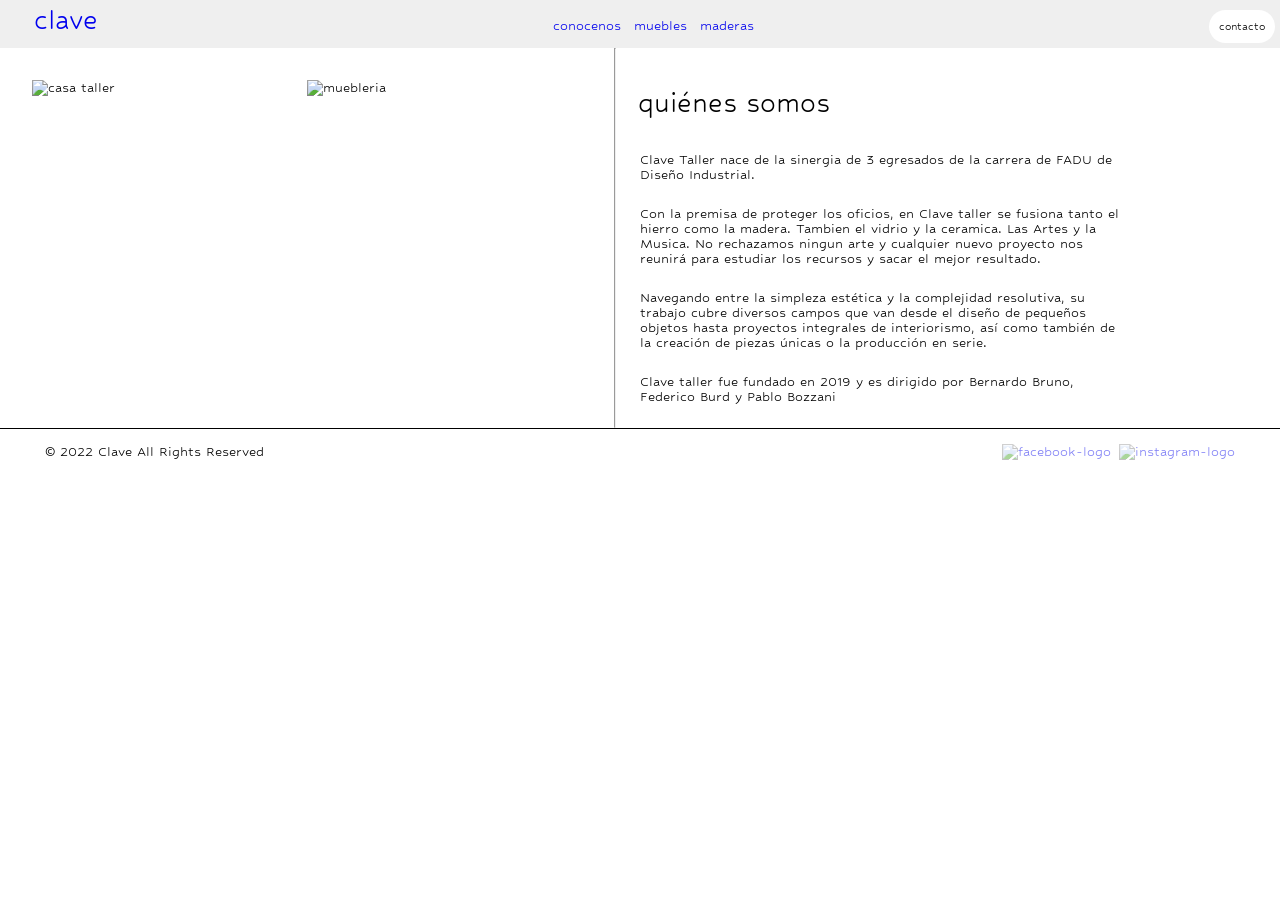
==== pages/conocenos.html @ 7d9860ab "merging branch" ====
<!DOCTYPE html>
<html lang="en">
<head>
    <meta charset="UTF-8">
    <meta http-equiv="X-UA-Compatible" content="IE=edge">
    <meta name="viewport" content="width=device-width, initial-scale=1.0">
    <link href="https://fonts.googleapis.com/css2?family=Hubballi&display=swap" rel="stylesheet">
    <link rel="stylesheet" href="../styles/style.css">
    <title>conocenos</title>
</head>
<body class="body-conocenos">

    <header class="header-conocenos">          
            <h1> <a href="../index.html">clave</a></h1>
        <nav>    
            <ul>
            <li><a href="./conocenos.html">conocenos</a></li>
            <li><a href="./muebles.html">muebles</a></li>
            <li><a href="./maderas.html">maderas</a></li>          
            </ul>
        </nav>
            <a  href="./contacto.html"><button class="btn">contacto</button></a>
            <img class="hamburger" src="../assets/bars-solid.svg" alt="hamburger">
    </header>

        <div class="img-parent">
            <div class="img-conocenos">
            <img class="img-conocenos" src="../assets/img/casa-clara (1).jpg" alt="casa taller">
            <img class="img-conocenos" src="../assets/img/petersen.jpg" alt="muebleria">
            </div>
        </div>
        
        <div class="info">
            <h2>quiénes somos</h1>
            <p class="whoarewe">Clave Taller nace de la sinergia de 3 egresados de la carrera de FADU de Diseño Industrial. </p> 

            <p class="whoarewe">  Con la premisa de proteger los oficios, en  Clave taller se fusiona tanto el hierro como la madera. Tambien el vidrio y la ceramica. Las Artes y la Musica. No rechazamos ningun arte y cualquier nuevo proyecto nos reunirá para estudiar los recursos y sacar el mejor resultado.</p>
                
            <p class="whoarewe">  Navegando entre la simpleza estética y la complejidad resolutiva, su trabajo cubre diversos campos que van desde el diseño de pequeños objetos hasta proyectos integrales de interiorismo, así como también de la creación de piezas únicas o la producción en serie.</p>
                
            <p class="whoarewe">  Clave taller fue fundado en 2019 y es dirigido por Bernardo Bruno, Federico Burd y Pablo Bozzani</p>
        </div>
     

  

    <hr class="hr-auto">

    <footer class="footer-conocenos">
            <p class="copyright">© 2022 Clave All Rights Reserved</p>
        <div class="social-div">
            <a href="https://facebook.com"><img class="socials" src="../assets/img/facebook-brands.svg" alt="facebook-logo"></a>
            <a href="https://instagram.com"><img class="socials" src="../assets/img/instagram-brands.svg" alt="instagram-logo"></a>  
        </div>
    </footer>
    
</body>
</html>
---- styles/style.css ----
* {
    box-sizing: border-box;
    margin: 0;
    padding: 0;
    font-family: 'Hubballi', cursive, black;
    text-decoration: none;
}



body {
    background: white;
}

/*HEADER*/

header {
    background: rgb(216, 216, 216, 0.4);
    width: 100%;
    padding: 0.3em;
    display: flex;
    justify-content: space-between;
}

.header-fixed {
    position: fixed;
}

h1 {
    font-weight: 400;
    margin-left: 0.4em;
    transition: all 1s;
}

h1:hover {
    font-size: 4rem;
}

nav {
    margin-top: 0.8em; 
}

li {
    display: inline-block;
    transition: all 1s;
}

li:hover {
    font-size: 3rem;
}

a {
    margin-left: 0.5em;
}

a:visited {
    text-decoration: none;
    color: black;
}

.btn {
    width: 5em;
    padding-top: 10px;
    padding-bottom: 10px;
    background: white;
    margin: none;
    border: none;
    border-radius: 50px;
    cursor: pointer;
    transition: ease-out 1s;
    margin-top: 0.4em;
    
}

.btn:hover {
    color: white;
    box-shadow: inset -200px 0 0 0 #C0CEDD;
    font-size: 1.1rem;
    
   }

.hamburger {
    width: 1.3em;
    margin-right: 0.5em;
    display: none;  
    
}

@media (max-width: 450px) {
 
    .hamburger {
        display: block;
    }
    ul {
        display: none;
    }

    .btn {
        display: none;
    }
}

/*HEADER*/

/*INDEX*/


.body-grid {
    display: grid;
    grid-template-columns: auto;
    grid-template-areas: 
    "header header header header"
    "main main main main"
    "footer footer footer footer"
    ;
}

.header-fixed-index {
    grid-area: header;
}

.main-index {
    grid-area: main;
}

.footer-index {
    grid-area: footer;
    border-top: 1px solid black;
}

.main-index {
   display: flex;
}

.grid-container__index {
    display: grid;
    grid-template-columns: 1fr ;
    padding: 4em 2em;
}
  
.img-index:nth-child(4) {
    grid-column: 1 / 3;
    grid-row: 1 / 3;
} 

.img-index:nth-child(5) {
    grid-column: 1 / 3;
    grid-row: 4 / 6 ;
} 

.img-index {
    width: 100%;
    min-width: auto;
}

@media (min-width: 500px) {
 
   .grid-container__index {
        grid-template-columns: 1fr 1fr 1fr;
    }

    

   .img-index:nth-child(4) {
        grid-column: 1 / 3;
        grid-row: 2 / 4;
       
    } 

    .img-index:nth-child(5) {
        grid-column: 3 / 4;
        grid-row: 1 / 2 ;
       
    } 

}

@media (min-width: 800px) {
    .body-grid {

    
    grid-template-areas: 
    "header header header header"
    "main main main main"
    "footer footer footer footer"
    ;
    }
}

/*INDEX*/

/*CONOCENOS*/

.body-conocenos {
    display: grid;
    grid-template-areas: 
    "head"
    "img"
    "img"
    "info"
    "foot"
    ;
}

.header-conocenos {
    grid-area: head;
}

.img-conocenos {
    grid-area: img;
}

.info {
    grid-area: info;
}

.footer-conocenos {
    grid-area: foot;
    border-top: 1px solid black;
}



.img-parent {
    display: flex;
    flex-direction: column;
    align-items: center;
    padding: 2em;
}


.img-conocenos {
    width: 25%;
    min-width: 275px;
}

.info {
    width: 100%;  
    min-width: 150px;
    margin-top: -1em;
}

.info h2 {
    margin-left: 0.5em;
    font-size: 2rem;
    font-weight: 400;
}

.whoarewe {
    margin: 1.5em;
}



@media  (min-width: 655px) {

    .body-conocenos {
        grid-template-areas: 
        "head head"
        "img info"
        "img info"
        "foot foot"
        ;
    }
    
    
    .info {
        margin-top: 2.5em;
        width: 45%;  
        min-width: 300px;
        
    }
    
    .info h2 {
        padding-bottom:10px; 
        margin-left: 0.7em ;
        
    }
    
}

@media  (min-width: 935px) {

    .body-conocenos {
        grid-template-areas: 
        "head head head"
        "img img info "
        "foot foot foot"
    }
    
    
    .info {
        margin-top: 2.5em;
        width: 80%;
    }
    
    .info h2 {
        padding-bottom:10px; 
        
    }
    
    .img-parent {
        align-items: baseline;
        padding: 2em;

    }
    
    .img-conocenos {
        display: flex;
        width: 25%;    
    }

}


/*CONOCENOS*/

/*PRODUCTOS*/



.gallery-muebles {
    display: grid;
    grid-gap: 1em;
    grid-template-columns: 1fr;
    padding: 5em ;
}

.flex-grid-muebles {
    display: flex;
    justify-content: center;
}

.gallery-muebles img {
    width: 250px;
    max-width: fit-content;
    cursor:pointer;
    padding: 0.15em;
}

@media  (min-width: 500px) {
    .gallery-muebles {
        grid-template-columns: 1fr 1fr;
    }
}


@media  (min-width: 800px) {
    .gallery-muebles {
        grid-template-columns: 1fr 1fr 1fr;
    } 
}

@media  (min-width: 1100px) {
    .gallery-muebles {
        grid-template-columns: 1fr 1fr 1fr 1fr;
    }
}
    
/*PRODUCTOS*/

/*MADERAS*/

.main-maderas {
    padding: 2em 2em; 
}


.container-maderas-grid {
    display: grid;
    grid-gap: 3em;
    grid-template-columns: 1fr ;
    
}

.wood {
    display: flex;
    flex-direction: column;
    justify-content:center;
    background: rgb(216, 216, 216, 0.4);
    padding: 0.5em;
    z-index: 1;
    
}



.img-hover {
    max-width: 8em;
    align-self: center;
    border-radius: 200px;
    margin-bottom: 1em;
    transition: all 0.5s;
    z-index: 99;
    
}

.img-hover:hover  {
    transform: scale(1.1);
    border: 1.5px solid #fff;
}

.wood h3 {
    font-weight: 500;
    padding: 0.5em;
}

.info-wood {
    width: 80%;
    text-align: center;
    align-self: center;
    padding: 1em 0;
    border-top: 1px solid white;

}

@media  (min-width: 700px) {

    .main-maderas {
        padding: 6em; 
       
    }
    .container-maderas-grid {
        grid-template-columns: 1fr 1fr 1fr ;
    }

}


/*MADERAS*/


/*CONTACTO*/

.main-contacto {
   padding: 3em;
}

.container-contacto {
    display: flex;
    flex-wrap: wrap;
    flex-direction: column;
    align-items: center;
}

form {
    background-color: rgb(216, 216, 216, 0.4);
    padding: 2em;
}

label, input, textarea {
    display: block;
    margin-bottom: 0.5em;
    background-color:rgb(216, 216, 216, 0.4);
    padding: 0.5;
}

input, textarea {
    border: white 2px solid;
}

.btn-contacto {
    background-color: rgb(216, 216, 216, 0.4);
    border:white 2px solid;
    padding: 1em;
    cursor: pointer;
    transition: ease-out 0.5s;
    
}

.btn-contacto:hover {
   transform:scale(1.4,1.4) ;
   background:#C0CEDD ;

}

@media  (max-width: 500px) {
  
    .main-contacto {
        padding: 0.5em;
    }

    form {
        padding: 0.5em;
    }

    label, input, textarea {
        padding: 0.5em
    }
}



/*CONTACTO*/


/*FOOTER*/

footer {
    padding: 10px;
    bottom: auto;
    display: flex;
    justify-content: space-between;
}

.socials {
    width: 1.3em;
    opacity: 0.5;
}

p {
    margin: 5px 35px;
}

.social-div {
    margin: 5px 35px;
    display: flex;
    
}

/*FOOTER*/
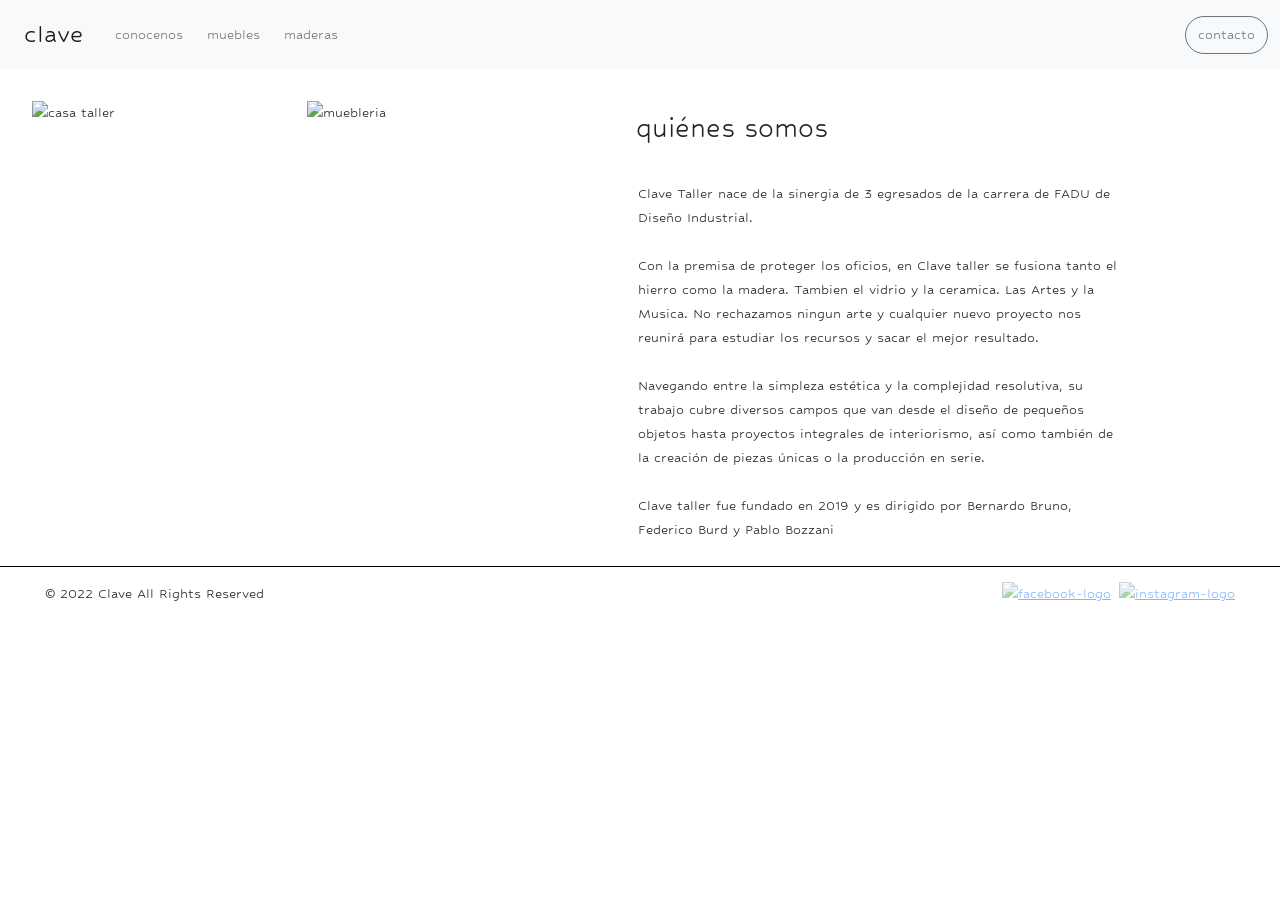
==== commit eb584cd5: "entrega bootstrap" ====
--- a/pages/conocenos.html
+++ b/pages/conocenos.html
@@ -5,22 +5,44 @@
     <meta http-equiv="X-UA-Compatible" content="IE=edge">
     <meta name="viewport" content="width=device-width, initial-scale=1.0">
     <link href="https://fonts.googleapis.com/css2?family=Hubballi&display=swap" rel="stylesheet">
+    <link rel="stylesheet" href="../styles/bootstrap.min.css">
     <link rel="stylesheet" href="../styles/style.css">
     <title>conocenos</title>
 </head>
 <body class="body-conocenos">
 
-    <header class="header-conocenos">          
-            <h1> <a href="../index.html">clave</a></h1>
-        <nav>    
-            <ul>
-            <li><a href="./conocenos.html">conocenos</a></li>
-            <li><a href="./muebles.html">muebles</a></li>
-            <li><a href="./maderas.html">maderas</a></li>          
-            </ul>
-        </nav>
-            <a  href="./contacto.html"><button class="btn">contacto</button></a>
-            <img class="hamburger" src="../assets/bars-solid.svg" alt="hamburger">
+    <header>           
+                
+        <nav class="navbar navbar-expand-lg navbar-light bg-light" style="background-color: rgb(216, 216, 216, 0.4);">
+            <div class="container-fluid">
+              <a class="navbar-brand" href="../index.html">clave</a>
+              <button class="navbar-toggler" type="button" data-bs-toggle="collapse" data-bs-target="#navbarNav" aria-controls="navbarNav" aria-expanded="false" aria-label="Toggle navigation">
+                <span class="navbar-toggler-icon"></span>
+              </button>
+              
+          
+              <div class="collapse navbar-collapse nav justify-content-between" id="navbarNav">
+                <ul class="navbar-nav">
+                  <li class="nav-item">
+                    <a class="nav-link" aria-current="page" href="./conocenos.html">conocenos</a>
+                  </li>
+                  <li class="nav-item">
+                    <a class="nav-link" href="./muebles.html">muebles</a>
+                  </li>
+                  <li class="nav-item">
+                    <a class="nav-link" href="./maderas.html">maderas</a>
+                  </li>
+                 
+          
+                </ul> 
+                    <a  href="../pages/contacto.html"> 
+                        <button type="button" class="btn btn-outline-secondary">contacto</button>
+                    </a>
+            
+               </div>
+            </div>
+          </nav>
+    
     </header>
 
         <div class="img-parent">
@@ -53,6 +75,6 @@
             <a href="https://instagram.com"><img class="socials" src="../assets/img/instagram-brands.svg" alt="instagram-logo"></a>  
         </div>
     </footer>
-    
+<script src="../js/bootstrap.bundle.min.js"></script>
 </body>
 </html>
--- a/styles/style.css
+++ b/styles/style.css
@@ -14,40 +14,27 @@
 
 /*HEADER*/
 
-header {
-    background: rgb(216, 216, 216, 0.4);
-    width: 100%;
-    padding: 0.3em;
-    display: flex;
-    justify-content: space-between;
-}
-
-.header-fixed {
-    position: fixed;
-}
-
-h1 {
+
+.navbar-brand {
     font-weight: 400;
+    font-size: 1.8rem;
     margin-left: 0.4em;
-    transition: all 1s;
-}
-
-h1:hover {
+    transition: all 1s;   
+}
+
+.navbar-brand:hover {
     font-size: 4rem;
 }
 
-nav {
-    margin-top: 0.8em; 
-}
 
 li {
-    display: inline-block;
     transition: all 1s;
 }
 
 li:hover {
     font-size: 3rem;
 }
+
 
 a {
     margin-left: 0.5em;
@@ -59,48 +46,29 @@
 }
 
 .btn {
-    width: 5em;
-    padding-top: 10px;
-    padding-bottom: 10px;
-    background: white;
-    margin: none;
-    border: none;
     border-radius: 50px;
     cursor: pointer;
-    transition: ease-out 1s;
-    margin-top: 0.4em;
-    
-}
-
-.btn:hover {
-    color: white;
-    box-shadow: inset -200px 0 0 0 #C0CEDD;
-    font-size: 1.1rem;
-    
-   }
-
-.hamburger {
-    width: 1.3em;
-    margin-right: 0.5em;
-    display: none;  
-    
-}
-
-@media (max-width: 450px) {
- 
-    .hamburger {
-        display: block;
-    }
-    ul {
-        display: none;
-    }
-
-    .btn {
-        display: none;
-    }
-}
+    transition: ease-out 1s;  
+    
+   
+}
+
+@media (min-width: 950px){
+    .collapse {
+        display: flex;
+        justify-content: space-between;
+    }
+}
+
+.navbar-toggler {
+    border: none;
+}
+
+
 
 /*HEADER*/
+
+
 
 /*INDEX*/
 
@@ -115,7 +83,7 @@
     ;
 }
 
-.header-fixed-index {
+.header-index {
     grid-area: header;
 }
 
@@ -152,6 +120,8 @@
     width: 100%;
     min-width: auto;
 }
+
+
 
 @media (min-width: 500px) {
  
@@ -202,7 +172,7 @@
     ;
 }
 
-.header-conocenos {
+header {
     grid-area: head;
 }
 
@@ -212,6 +182,8 @@
 
 .info {
     grid-area: info;
+    width: 100%;  
+  
 }
 
 .footer-conocenos {
@@ -232,12 +204,6 @@
 .img-conocenos {
     width: 25%;
     min-width: 275px;
-}
-
-.info {
-    width: 100%;  
-    min-width: 150px;
-    margin-top: -1em;
 }
 
 .info h2 {
@@ -266,7 +232,7 @@
     
     .info {
         margin-top: 2.5em;
-        width: 45%;  
+        width: 70%;  
         min-width: 300px;
         
     }
@@ -319,73 +285,47 @@
 
 
 
-.gallery-muebles {
-    display: grid;
-    grid-gap: 1em;
-    grid-template-columns: 1fr;
-    padding: 5em ;
-}
-
-.flex-grid-muebles {
-    display: flex;
-    justify-content: center;
-}
-
-.gallery-muebles img {
-    width: 250px;
-    max-width: fit-content;
+
+
+
+.col img {
+   
+    width: 100%;
+    padding-top: 0.5em;
     cursor:pointer;
-    padding: 0.15em;
-}
-
-@media  (min-width: 500px) {
-    .gallery-muebles {
-        grid-template-columns: 1fr 1fr;
-    }
-}
-
-
-@media  (min-width: 800px) {
-    .gallery-muebles {
-        grid-template-columns: 1fr 1fr 1fr;
-    } 
-}
-
-@media  (min-width: 1100px) {
-    .gallery-muebles {
-        grid-template-columns: 1fr 1fr 1fr 1fr;
-    }
-}
-    
+
+    
+}
+
+
+*/
 /*PRODUCTOS*/
 
 /*MADERAS*/
 
 .main-maderas {
     padding: 2em 2em; 
-}
-
-
-.container-maderas-grid {
-    display: grid;
-    grid-gap: 3em;
-    grid-template-columns: 1fr ;
-    
-}
-
-.wood {
+    
+}
+
+
+.container__maderas {
+ display: flex;
+ justify-content: center; 
+ flex-wrap: wrap; 
+}
+
+.card {
     display: flex;
-    flex-direction: column;
     justify-content:center;
     background: rgb(216, 216, 216, 0.4);
-    padding: 0.5em;
+    padding: 1em;
+    margin-left: 1em;
+    margin-bottom: 1em;
     z-index: 1;
-    
-}
-
-
-
-.img-hover {
+}
+
+.card-img-top {
     max-width: 8em;
     align-self: center;
     border-radius: 200px;
@@ -395,17 +335,17 @@
     
 }
 
-.img-hover:hover  {
+.card-img-top:hover  {
     transform: scale(1.1);
     border: 1.5px solid #fff;
 }
 
-.wood h3 {
+.card-title {
     font-weight: 500;
     padding: 0.5em;
 }
 
-.info-wood {
+.card-text {
     width: 80%;
     text-align: center;
     align-self: center;
@@ -414,26 +354,15 @@
 
 }
 
-@media  (min-width: 700px) {
-
-    .main-maderas {
-        padding: 6em; 
-       
-    }
-    .container-maderas-grid {
-        grid-template-columns: 1fr 1fr 1fr ;
-    }
-
-}
-
-
+
+*/
 /*MADERAS*/
 
 
 /*CONTACTO*/
 
 .main-contacto {
-   padding: 3em;
+   padding: 3em ;
 }
 
 .container-contacto {
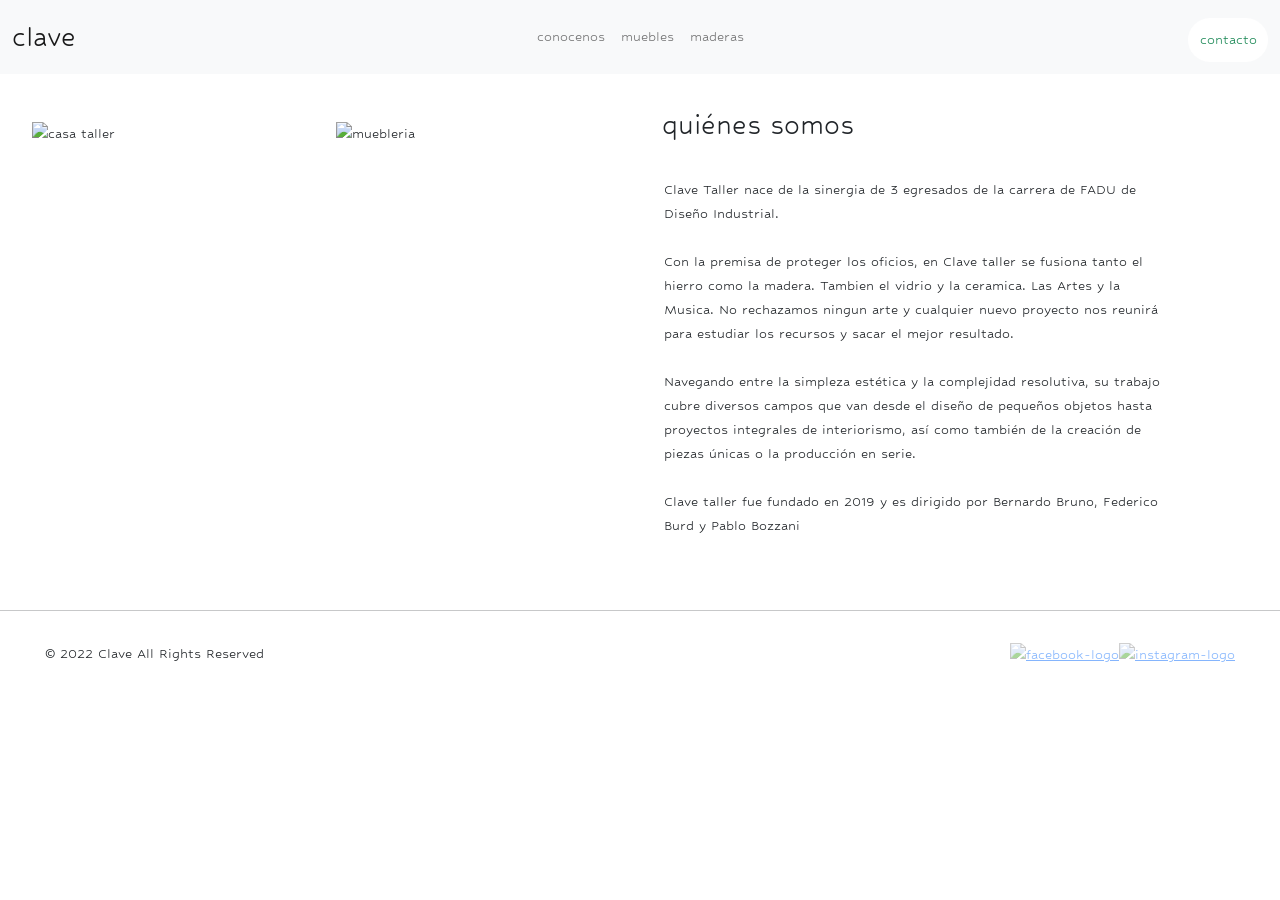
==== commit 9aa049f1: "segunda-entrega" ====
--- a/pages/conocenos.html
+++ b/pages/conocenos.html
@@ -4,54 +4,47 @@
     <meta charset="UTF-8">
     <meta http-equiv="X-UA-Compatible" content="IE=edge">
     <meta name="viewport" content="width=device-width, initial-scale=1.0">
+    <link rel="stylesheet" href="../styles/bootstrap.min.css">
     <link href="https://fonts.googleapis.com/css2?family=Hubballi&display=swap" rel="stylesheet">
-    <link rel="stylesheet" href="../styles/bootstrap.min.css">
     <link rel="stylesheet" href="../styles/style.css">
     <title>conocenos</title>
 </head>
-<body class="body-conocenos">
+<body">
 
-    <header>           
-                
-        <nav class="navbar navbar-expand-lg navbar-light bg-light" style="background-color: rgb(216, 216, 216, 0.4);">
+    <header class="header-conocenos">   
+    
+        <nav class="navbar navbar-expand-lg navbar-light bg-light">
             <div class="container-fluid">
               <a class="navbar-brand" href="../index.html">clave</a>
-              <button class="navbar-toggler" type="button" data-bs-toggle="collapse" data-bs-target="#navbarNav" aria-controls="navbarNav" aria-expanded="false" aria-label="Toggle navigation">
+              <button class="navbar-toggler" type="button" data-bs-toggle="collapse" data-bs-target="#navbarSupportedContent" aria-controls="navbarSupportedContent" aria-expanded="false" aria-label="Toggle navigation">
                 <span class="navbar-toggler-icon"></span>
               </button>
-              
-          
-              <div class="collapse navbar-collapse nav justify-content-between" id="navbarNav">
-                <ul class="navbar-nav">
+              <div class="collapse navbar-collapse" id="navbarSupportedContent">
+                <ul class="navbar-nav  mx-auto mb-2 mb-lg-0">
                   <li class="nav-item">
-                    <a class="nav-link" aria-current="page" href="./conocenos.html">conocenos</a>
+                    <a class="nav-link" href="../pages/conocenos.html">conocenos</a>
                   </li>
                   <li class="nav-item">
-                    <a class="nav-link" href="./muebles.html">muebles</a>
+                    <a class="nav-link" href="../pages/muebles.html">muebles</a>
                   </li>
                   <li class="nav-item">
-                    <a class="nav-link" href="./maderas.html">maderas</a>
+                    <a class="nav-link" href="../pages/maderas.html">maderas</a>
                   </li>
-                 
-          
-                </ul> 
-                    <a  href="../pages/contacto.html"> 
-                        <button type="button" class="btn btn-outline-secondary">contacto</button>
-                    </a>
-            
-               </div>
+                </ul>
+                <div class="d-flex">
+                 <a href="../pages/contacto.html"><button class="btn btn-outline-success" >contacto</button></a>
+                </div>
+              </div>
             </div>
           </nav>
-    
     </header>
 
-        <div class="img-parent">
-            <div class="img-conocenos">
+    <main>
+        
+        <div class="container-conocenos">  
             <img class="img-conocenos" src="../assets/img/casa-clara (1).jpg" alt="casa taller">
             <img class="img-conocenos" src="../assets/img/petersen.jpg" alt="muebleria">
-            </div>
-        </div>
-        
+         
         <div class="info">
             <h2>quiénes somos</h1>
             <p class="whoarewe">Clave Taller nace de la sinergia de 3 egresados de la carrera de FADU de Diseño Industrial. </p> 
@@ -61,8 +54,10 @@
             <p class="whoarewe">  Navegando entre la simpleza estética y la complejidad resolutiva, su trabajo cubre diversos campos que van desde el diseño de pequeños objetos hasta proyectos integrales de interiorismo, así como también de la creación de piezas únicas o la producción en serie.</p>
                 
             <p class="whoarewe">  Clave taller fue fundado en 2019 y es dirigido por Bernardo Bruno, Federico Burd y Pablo Bozzani</p>
+            </div>
         </div>
-     
+
+    </main>    
 
   
 
@@ -75,6 +70,7 @@
             <a href="https://instagram.com"><img class="socials" src="../assets/img/instagram-brands.svg" alt="instagram-logo"></a>  
         </div>
     </footer>
-<script src="../js/bootstrap.bundle.min.js"></script>
+    
+    <script src="../js/bootstrap.bundle.min.js"></script>
 </body>
 </html>
--- a/styles/style.css
+++ b/styles/style.css
@@ -15,15 +15,20 @@
 /*HEADER*/
 
 
+
+header {
+    background: rgb(216, 216, 216,);   
+}
+
+
 .navbar-brand {
+    font-size: 2rem;
     font-weight: 400;
-    font-size: 1.8rem;
-    margin-left: 0.4em;
-    transition: all 1s;   
+    transition: all 1s;
 }
 
 .navbar-brand:hover {
-    font-size: 4rem;
+    font-size: 3rem;
 }
 
 
@@ -32,13 +37,9 @@
 }
 
 li:hover {
-    font-size: 3rem;
-}
-
-
-a {
-    margin-left: 0.5em;
-}
+    font-size: 2rem;
+}
+
 
 a:visited {
     text-decoration: none;
@@ -46,32 +47,30 @@
 }
 
 .btn {
+    width: 5em;
+    padding-top: 10px;
+    padding-bottom: 10px;
+    background: white;
+    margin: none;
+    border: none;
     border-radius: 50px;
     cursor: pointer;
-    transition: ease-out 1s;  
-    
+    transition: ease-out 1s;
+    margin-top: 0.4em; 
+}
+
+
+
+.btn:hover {
+    color: white;
+    box-shadow: inset -200px 0 0 0 #C0CEDD;
+    font-size: 1.1rem;
+   }
+
+/*HEADER*/
+
+/*INDEX*/
    
-}
-
-@media (min-width: 950px){
-    .collapse {
-        display: flex;
-        justify-content: space-between;
-    }
-}
-
-.navbar-toggler {
-    border: none;
-}
-
-
-
-/*HEADER*/
-
-
-
-/*INDEX*/
-
 
 .body-grid {
     display: grid;
@@ -83,8 +82,8 @@
     ;
 }
 
-.header-index {
-    grid-area: header;
+.header-fixed-index {
+    grid-area: header; 
 }
 
 .main-index {
@@ -121,8 +120,6 @@
     min-width: auto;
 }
 
-
-
 @media (min-width: 500px) {
  
    .grid-container__index {
@@ -134,13 +131,11 @@
    .img-index:nth-child(4) {
         grid-column: 1 / 3;
         grid-row: 2 / 4;
-       
     } 
 
     .img-index:nth-child(5) {
         grid-column: 3 / 4;
         grid-row: 1 / 2 ;
-       
     } 
 
 }
@@ -161,42 +156,11 @@
 
 /*CONOCENOS*/
 
-.body-conocenos {
-    display: grid;
-    grid-template-areas: 
-    "head"
-    "img"
-    "img"
-    "info"
-    "foot"
-    ;
-}
-
-header {
-    grid-area: head;
-}
-
-.img-conocenos {
-    grid-area: img;
-}
-
-.info {
-    grid-area: info;
-    width: 100%;  
-  
-}
-
-.footer-conocenos {
-    grid-area: foot;
-    border-top: 1px solid black;
-}
-
-
-
-.img-parent {
-    display: flex;
-    flex-direction: column;
+.container-conocenos {
+    display: flex;
+    flex-direction: column-reverse;
     align-items: center;
+    flex-wrap: wrap;
     padding: 2em;
 }
 
@@ -204,10 +168,15 @@
 .img-conocenos {
     width: 25%;
     min-width: 275px;
+    align-self: center;
+}
+
+.info {
+    width: 100%;  
+    min-width: 150px;
 }
 
 .info h2 {
-    margin-left: 0.5em;
     font-size: 2rem;
     font-weight: 400;
 }
@@ -218,65 +187,35 @@
 
 
 
-@media  (min-width: 655px) {
-
-    .body-conocenos {
-        grid-template-areas: 
-        "head head"
-        "img info"
-        "img info"
-        "foot foot"
-        ;
-    }
-    
+@media  (min-width: 950px) {
+    
+    .container-conocenos {
+        flex-direction: row;
+        flex-wrap: nowrap;
+    }
+    
+    .img-conocenos {
+        align-self: baseline;
+        margin-top: 1em;
+       
+        
+    }
     
     .info {
-        margin-top: 2.5em;
-        width: 70%;  
+        width: 45%;  
         min-width: 300px;
         
     }
     
     .info h2 {
         padding-bottom:10px; 
-        margin-left: 0.7em ;
-        
-    }
-    
-}
-
-@media  (min-width: 935px) {
-
-    .body-conocenos {
-        grid-template-areas: 
-        "head head head"
-        "img img info "
-        "foot foot foot"
-    }
-    
-    
-    .info {
-        margin-top: 2.5em;
-        width: 80%;
-    }
-    
-    .info h2 {
-        padding-bottom:10px; 
-        
-    }
-    
-    .img-parent {
-        align-items: baseline;
-        padding: 2em;
-
-    }
-    
-    .img-conocenos {
-        display: flex;
-        width: 25%;    
-    }
-
-}
+        margin-left: 0.7em ;  
+    }
+    
+    
+
+}
+
 
 
 /*CONOCENOS*/
@@ -285,34 +224,57 @@
 
 
 
-
-
-
-.col img {
-   
-    width: 100%;
-    padding-top: 0.5em;
+.gallery-muebles {
+    display: grid;
+    grid-gap: 1em;
+    grid-template-columns: 1fr;
+    padding: 5em ;
+}
+
+.flex-grid-muebles {
+    display: flex;
+    justify-content: center;
+}
+
+.gallery-muebles img {
+    width: 250px;
+    max-width: fit-content;
     cursor:pointer;
-
-    
-}
-
-
-*/
+    padding: 0.15em;
+}
+
+@media  (min-width: 500px) {
+    .gallery-muebles {
+        grid-template-columns: 1fr 1fr;
+    }
+}
+
+
+@media  (min-width: 800px) {
+    .gallery-muebles {
+        grid-template-columns: 1fr 1fr 1fr;
+    } 
+}
+
+@media  (min-width: 1100px) {
+    .gallery-muebles {
+        grid-template-columns: 1fr 1fr 1fr 1fr;
+    }
+}
+    
 /*PRODUCTOS*/
 
 /*MADERAS*/
 
 .main-maderas {
-    padding: 2em 2em; 
-    
+    padding: 2em 2em;   
 }
 
 
 .container__maderas {
- display: flex;
- justify-content: center; 
- flex-wrap: wrap; 
+    display: flex;
+    justify-content: center; 
+    flex-wrap: wrap; 
 }
 
 .card {
@@ -351,18 +313,16 @@
     align-self: center;
     padding: 1em 0;
     border-top: 1px solid white;
-
-}
-
-
-*/
+}
+
+
 /*MADERAS*/
 
 
 /*CONTACTO*/
 
 .main-contacto {
-   padding: 3em ;
+   padding: 3em;
 }
 
 .container-contacto {
@@ -444,7 +404,6 @@
 .social-div {
     margin: 5px 35px;
     display: flex;
-    
 }
 
 /*FOOTER*/
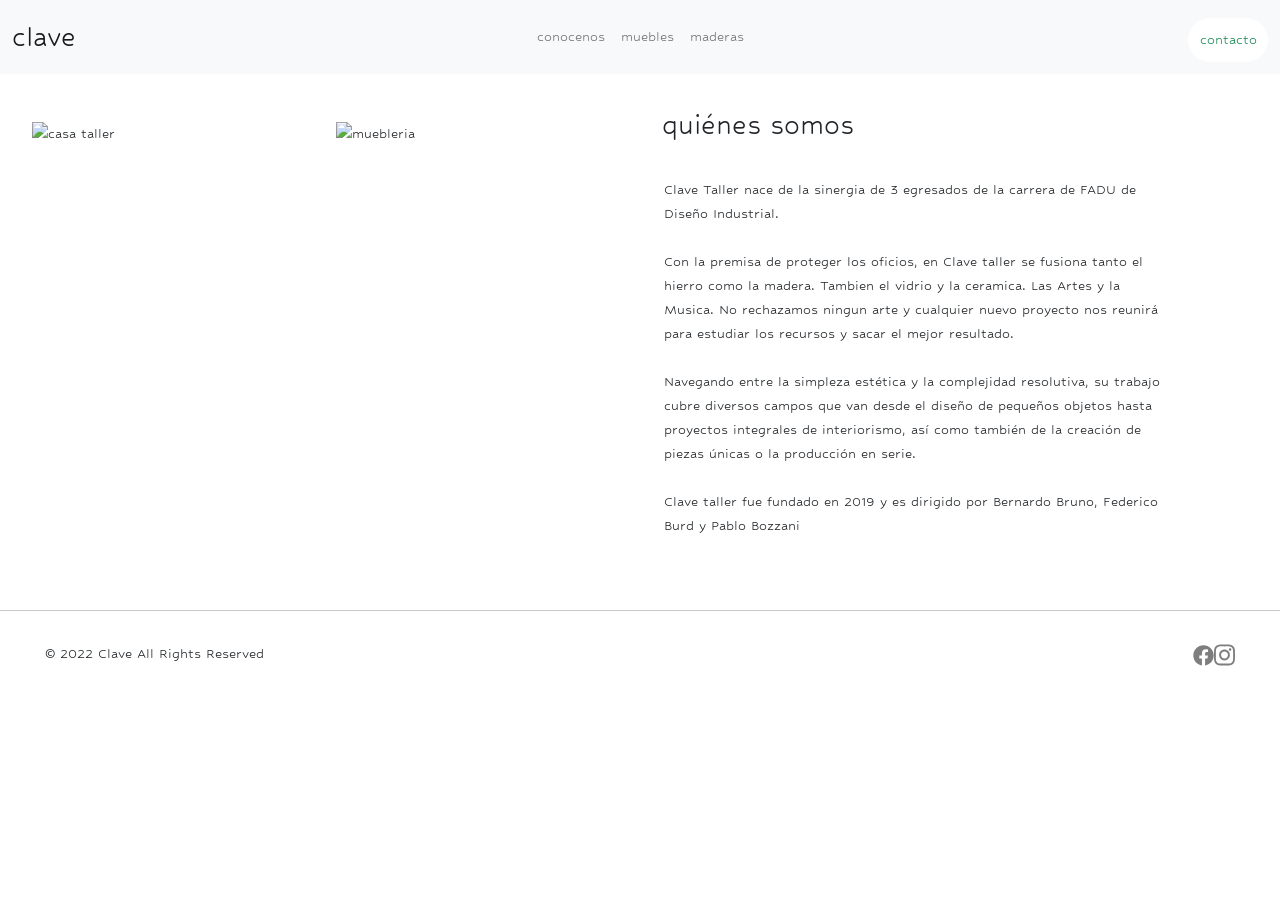
==== commit ccc2d53c: "ahora si" ====
--- a/pages/conocenos.html
+++ b/pages/conocenos.html
@@ -42,8 +42,8 @@
     <main>
         
         <div class="container-conocenos">  
-            <img class="img-conocenos" src="../assets/img/casa-clara (1).jpg" alt="casa taller">
-            <img class="img-conocenos" src="../assets/img/petersen.jpg" alt="muebleria">
+            <img class="img-conocenos" src="../assets/casa-clara (1).jpg" alt="casa taller">
+            <img class="img-conocenos" src="../assets/petersen.jpg" alt="muebleria">
          
         <div class="info">
             <h2>quiénes somos</h1>
@@ -66,8 +66,8 @@
     <footer class="footer-conocenos">
             <p class="copyright">© 2022 Clave All Rights Reserved</p>
         <div class="social-div">
-            <a href="https://facebook.com"><img class="socials" src="../assets/img/facebook-brands.svg" alt="facebook-logo"></a>
-            <a href="https://instagram.com"><img class="socials" src="../assets/img/instagram-brands.svg" alt="instagram-logo"></a>  
+            <a href="https://facebook.com"><img class="socials" src="../assets/facebook-brands.svg" alt="facebook-logo"></a>
+            <a href="https://instagram.com"><img class="socials" src="../assets/instagram-brands.svg" alt="instagram-logo"></a>  
         </div>
     </footer>
     
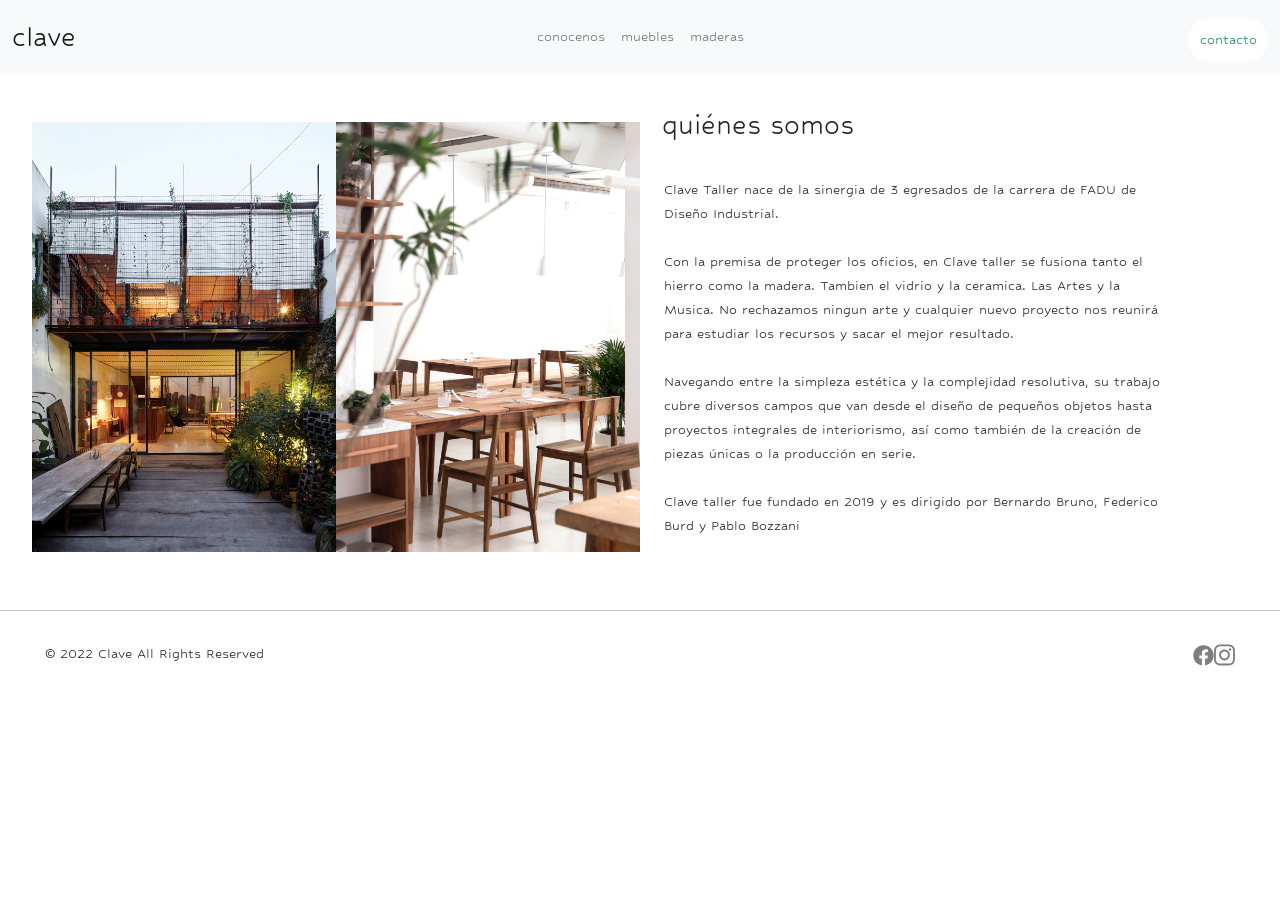
==== commit 043698d4: "ultimo" ====
--- a/pages/conocenos.html
+++ b/pages/conocenos.html
@@ -42,8 +42,8 @@
     <main>
         
         <div class="container-conocenos">  
-            <img class="img-conocenos" src="../assets/casa-clara (1).jpg" alt="casa taller">
-            <img class="img-conocenos" src="../assets/petersen.jpg" alt="muebleria">
+            <img class="img-conocenos" src="../assets/CASA-CLARA.jpg" alt="casa taller">
+            <img class="img-conocenos" src="../assets/PETERSEN.jpg" alt="muebleria">
          
         <div class="info">
             <h2>quiénes somos</h1>
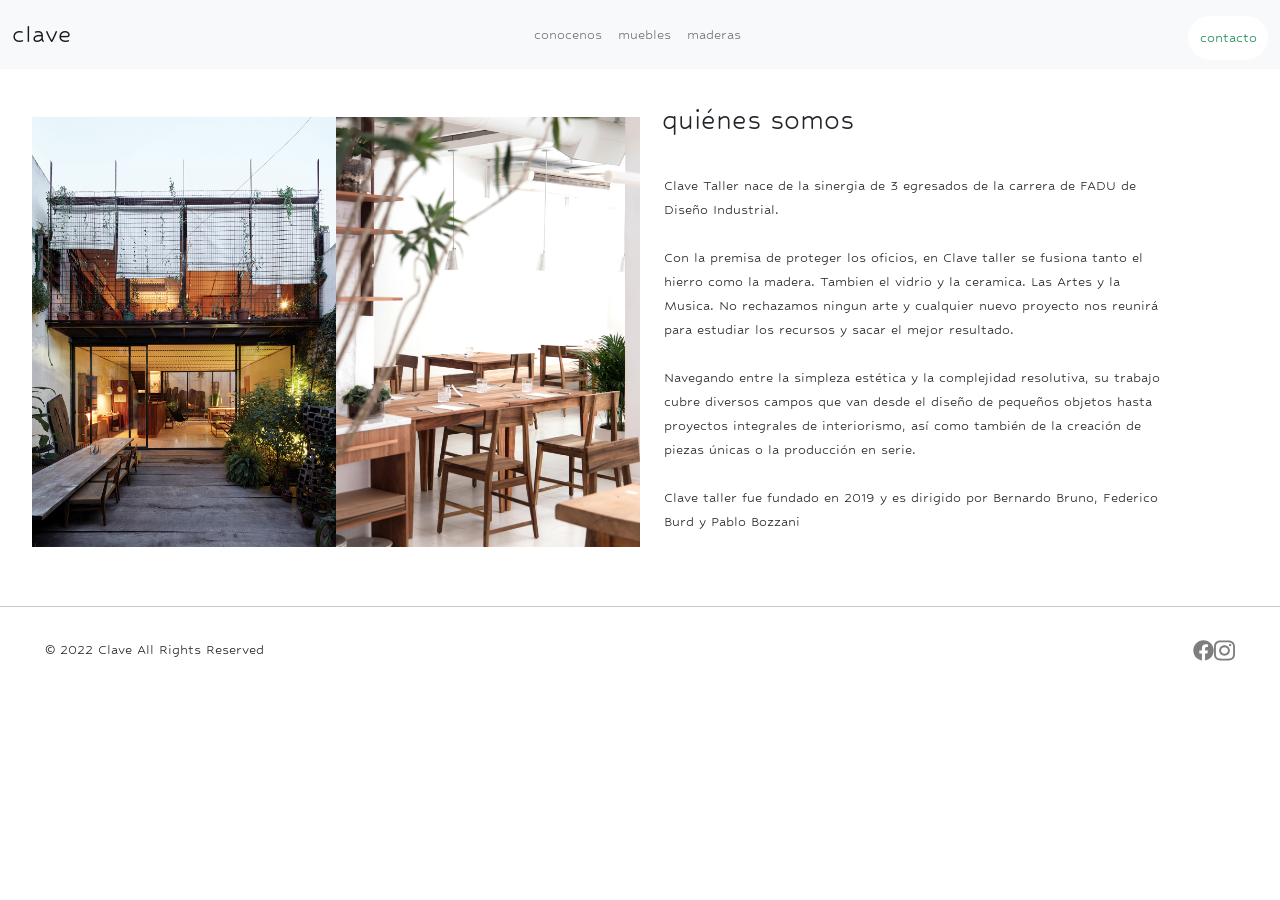
==== commit 3f1bc003: "entrega sass2 +seo" ====
--- a/pages/conocenos.html
+++ b/pages/conocenos.html
@@ -3,11 +3,13 @@
 <head>
     <meta charset="UTF-8">
     <meta http-equiv="X-UA-Compatible" content="IE=edge">
+    <meta name="keywords" content="muebles, madera, diseño, UBA, diseñadores, artesanos, herreros, carpinteros"/>
+    <meta name="description" content="¿Quiénes somos los que llevamos adelante este proyecto?"/>
     <meta name="viewport" content="width=device-width, initial-scale=1.0">
     <link rel="stylesheet" href="../styles/bootstrap.min.css">
     <link href="https://fonts.googleapis.com/css2?family=Hubballi&display=swap" rel="stylesheet">
     <link rel="stylesheet" href="../styles/style.css">
-    <title>conocenos</title>
+    <title>¿quiénes somos? - clave</title>
 </head>
 <body">
 
--- a/styles/style.css
+++ b/styles/style.css
@@ -1,410 +1,307 @@
-* {
-    box-sizing: border-box;
-    margin: 0;
-    padding: 0;
-    font-family: 'Hubballi', cursive, black;
-    text-decoration: none;
-}
-
-
-
-body {
-    background: white;
-}
-
-/*HEADER*/
-
-
-
+/*header*/
 header {
-    background: rgb(216, 216, 216,);   
-}
-
-
-.navbar-brand {
-    font-size: 2rem;
-    font-weight: 400;
-    transition: all 1s;
-}
-
-.navbar-brand:hover {
-    font-size: 3rem;
-}
-
-
-li {
-    transition: all 1s;
-}
-
-li:hover {
-    font-size: 2rem;
-}
-
-
-a:visited {
-    text-decoration: none;
-    color: black;
-}
-
-.btn {
-    width: 5em;
-    padding-top: 10px;
-    padding-bottom: 10px;
-    background: white;
-    margin: none;
-    border: none;
-    border-radius: 50px;
-    cursor: pointer;
-    transition: ease-out 1s;
-    margin-top: 0.4em; 
-}
-
-
-
-.btn:hover {
-    color: white;
-    box-shadow: inset -200px 0 0 0 #C0CEDD;
-    font-size: 1.1rem;
-   }
-
-/*HEADER*/
-
-/*INDEX*/
-   
-
+  background: rgb(216, 216, 216);
+}
+header .navbar-brand {
+  font-size: 1.8rem;
+  font-weight: 300;
+  transition: all 1s;
+}
+header .navbar-brand:hover {
+  font-size: 3rem;
+}
+header .li {
+  transition: all 1s;
+}
+header .li:hover {
+  font-size: 2rem;
+}
+header .li a:visited {
+  text-decoration: none;
+  color: black;
+}
+header .btn {
+  width: 5em;
+  padding-top: 10px;
+  padding-bottom: 10px;
+  background: white;
+  margin: none;
+  border: none;
+  border-radius: 50px;
+  cursor: pointer;
+  transition: ease-out 1s;
+  margin-top: 0.4em;
+}
+header .btn:hover {
+  color: white;
+  box-shadow: inset -200px 0 0 0 #C0CEDD;
+  font-size: 1.1rem;
+}
+
+/*header*/
+/*main*/
 .body-grid {
-    display: grid;
-    grid-template-columns: auto;
-    grid-template-areas: 
-    "header header header header"
-    "main main main main"
-    "footer footer footer footer"
-    ;
-}
-
-.header-fixed-index {
-    grid-area: header; 
-}
-
-.main-index {
-    grid-area: main;
-}
-
-.footer-index {
-    grid-area: footer;
-    border-top: 1px solid black;
-}
-
-.main-index {
-   display: flex;
-}
-
-.grid-container__index {
-    display: grid;
-    grid-template-columns: 1fr ;
+  display: grid;
+  grid-template-columns: auto;
+  grid-template-areas: "header header header header" "main main main main" "footer footer footer footer";
+}
+.body-grid .header-fixed-index {
+  grid-area: header;
+}
+.body-grid .footer-index {
+  grid-area: footer;
+  border-top: 1px solid black;
+}
+.body-grid .main-index {
+  grid-area: main;
+  display: flex;
+}
+.body-grid .main-index .grid-container__index {
+  display: grid;
+  grid-template-columns: 1fr;
+  padding: 4em 2em;
+}
+.body-grid .main-index .grid-container__index .img-index {
+  width: 100%;
+  min-width: auto;
+}
+.body-grid .main-index .grid-container__index .img-index:nth-child(4) {
+  grid-column: 1/3;
+  grid-row: 1/3;
+}
+.body-grid .main-index .grid-container__index .img-index:nth-child(5) {
+  grid-column: 1/3;
+  grid-row: 4/6;
+}
+@media (min-width: 500px) {
+  .body-grid .main-index .grid-container__index {
+    grid-template-columns: 1fr 1fr 1fr;
+  }
+  .body-grid .main-index .grid-container__index .img-index:nth-child(4) {
+    grid-column: 1/3;
+    grid-row: 2/4;
+  }
+  .body-grid .main-index .grid-container__index .img-index:nth-child(5) {
+    grid-column: 3/4;
+    grid-row: 1/2;
+  }
+}
+@media (min-width: 950px) {
+  .body-grid .main-index .grid-container__index {
+    grid-template-columns: 1fr 1fr 1fr 1fr;
     padding: 4em 2em;
-}
-  
-.img-index:nth-child(4) {
-    grid-column: 1 / 3;
-    grid-row: 1 / 3;
-} 
-
-.img-index:nth-child(5) {
-    grid-column: 1 / 3;
-    grid-row: 4 / 6 ;
-} 
-
-.img-index {
+  }
+  .body-grid .main-index .grid-container__index .img-index {
     width: 100%;
     min-width: auto;
-}
-
+  }
+  .body-grid .main-index .grid-container__index .img-index:nth-child(12) {
+    display: none;
+  }
+}
+
+/*main*/
+/*conocenos*/
+.container-conocenos {
+  display: flex;
+  flex-direction: column-reverse;
+  align-items: center;
+  flex-wrap: wrap;
+  padding: 2em;
+}
+.container-conocenos .img-conocenos {
+  width: 25%;
+  min-width: 275px;
+  align-self: center;
+}
+.container-conocenos .info {
+  width: 100%;
+  min-width: 150px;
+}
+.container-conocenos .info h2 {
+  font-size: 2rem;
+  font-weight: 400;
+}
+.container-conocenos .info .whoarewe {
+  margin: 1.5em;
+}
+
+@media (min-width: 950px) {
+  .container-conocenos {
+    flex-direction: row;
+    flex-wrap: nowrap;
+  }
+  .container-conocenos .img-conocenos {
+    align-self: baseline;
+    margin-top: 1em;
+  }
+  .container-conocenos .info {
+    width: 45%;
+    min-width: 300px;
+  }
+  .container-conocenos .info h2 {
+    padding-bottom: 10px;
+    margin-left: 0.7em;
+  }
+}
+/*conocenos*/
+/*conocenos*/
+.flex-grid-muebles {
+  display: flex;
+  justify-content: center;
+}
+.flex-grid-muebles .gallery-muebles {
+  display: grid;
+  grid-gap: 1em;
+  grid-template-columns: 1fr;
+  padding: 5em;
+}
+.flex-grid-muebles .gallery-muebles img {
+  width: 250px;
+  max-width: fit-content;
+  cursor: pointer;
+  padding: 0.15em;
+}
 @media (min-width: 500px) {
- 
-   .grid-container__index {
-        grid-template-columns: 1fr 1fr 1fr;
-    }
-
-    
-
-   .img-index:nth-child(4) {
-        grid-column: 1 / 3;
-        grid-row: 2 / 4;
-    } 
-
-    .img-index:nth-child(5) {
-        grid-column: 3 / 4;
-        grid-row: 1 / 2 ;
-    } 
-
-}
-
-@media (min-width: 800px) {
-    .body-grid {
-
-    
-    grid-template-areas: 
-    "header header header header"
-    "main main main main"
-    "footer footer footer footer"
-    ;
-    }
-}
-
-/*INDEX*/
-
-/*CONOCENOS*/
-
-.container-conocenos {
-    display: flex;
-    flex-direction: column-reverse;
-    align-items: center;
-    flex-wrap: wrap;
-    padding: 2em;
-}
-
-
-.img-conocenos {
-    width: 25%;
-    min-width: 275px;
-    align-self: center;
-}
-
-.info {
-    width: 100%;  
-    min-width: 150px;
-}
-
-.info h2 {
-    font-size: 2rem;
-    font-weight: 400;
-}
-
-.whoarewe {
-    margin: 1.5em;
-}
-
-
-
-@media  (min-width: 950px) {
-    
-    .container-conocenos {
-        flex-direction: row;
-        flex-wrap: nowrap;
-    }
-    
-    .img-conocenos {
-        align-self: baseline;
-        margin-top: 1em;
-       
-        
-    }
-    
-    .info {
-        width: 45%;  
-        min-width: 300px;
-        
-    }
-    
-    .info h2 {
-        padding-bottom:10px; 
-        margin-left: 0.7em ;  
-    }
-    
-    
-
-}
-
-
-
-/*CONOCENOS*/
-
-/*PRODUCTOS*/
-
-
-
-.gallery-muebles {
-    display: grid;
-    grid-gap: 1em;
-    grid-template-columns: 1fr;
-    padding: 5em ;
-}
-
-.flex-grid-muebles {
-    display: flex;
-    justify-content: center;
-}
-
-.gallery-muebles img {
-    width: 250px;
-    max-width: fit-content;
-    cursor:pointer;
-    padding: 0.15em;
-}
-
-@media  (min-width: 500px) {
-    .gallery-muebles {
-        grid-template-columns: 1fr 1fr;
-    }
-}
-
-
-@media  (min-width: 800px) {
-    .gallery-muebles {
-        grid-template-columns: 1fr 1fr 1fr;
-    } 
-}
-
-@media  (min-width: 1100px) {
-    .gallery-muebles {
-        grid-template-columns: 1fr 1fr 1fr 1fr;
-    }
-}
-    
-/*PRODUCTOS*/
-
-/*MADERAS*/
+  .flex-grid-muebles .gallery-muebles {
+    grid-template-columns: 1fr 1fr;
+  }
+}
+@media (min-width: 500px) and (min-width: 800px) {
+  .flex-grid-muebles .gallery-muebles {
+    grid-template-columns: 1fr 1fr 1fr;
+  }
+}
+@media (min-width: 500px) and (min-width: 1100px) {
+  .flex-grid-muebles .gallery-muebles {
+    grid-template-columns: 1fr 1fr 1fr 1fr;
+  }
+}
 
 .main-maderas {
-    padding: 2em 2em;   
-}
-
-
-.container__maderas {
-    display: flex;
-    justify-content: center; 
-    flex-wrap: wrap; 
-}
-
-.card {
-    display: flex;
-    justify-content:center;
-    background: rgb(216, 216, 216, 0.4);
-    padding: 1em;
-    margin-left: 1em;
-    margin-bottom: 1em;
-    z-index: 1;
-}
-
-.card-img-top {
-    max-width: 8em;
-    align-self: center;
-    border-radius: 200px;
-    margin-bottom: 1em;
-    transition: all 0.5s;
-    z-index: 99;
-    
-}
-
-.card-img-top:hover  {
-    transform: scale(1.1);
-    border: 1.5px solid #fff;
-}
-
-.card-title {
-    font-weight: 500;
-    padding: 0.5em;
-}
-
-.card-text {
-    width: 80%;
-    text-align: center;
-    align-self: center;
-    padding: 1em 0;
-    border-top: 1px solid white;
-}
-
-
-/*MADERAS*/
-
-
-/*CONTACTO*/
-
+  padding: 2em 2em;
+}
+.main-maderas .container__maderas {
+  display: flex;
+  justify-content: center;
+  flex-wrap: wrap;
+}
+.main-maderas .container__maderas .card {
+  display: flex;
+  justify-content: center;
+  background: rgba(216, 216, 216, 0.4);
+  padding: 1em;
+  margin-left: 1em;
+  margin-bottom: 1em;
+  z-index: 1;
+}
+.main-maderas .container__maderas .card .card-img-top {
+  max-width: 8em;
+  align-self: center;
+  border-radius: 200px;
+  margin-bottom: 1em;
+  transition: all 0.5s;
+  z-index: 99;
+}
+.main-maderas .container__maderas .card .card-img-top:hover {
+  transform: scale(1.1);
+  border: 1.5px solid white;
+}
+.main-maderas .container__maderas .card .card-img-top .card-title {
+  font-weight: 300;
+  padding: 0.5em;
+}
+.main-maderas .container__maderas .card .card-img-top .card-text {
+  width: 80%;
+  text-align: center;
+  align-self: center;
+  padding: 1em 0;
+  border-top: 1px solid white;
+}
+
+/*contacto*/
 .main-contacto {
-   padding: 3em;
-}
-
-.container-contacto {
-    display: flex;
-    flex-wrap: wrap;
-    flex-direction: column;
-    align-items: center;
-}
-
-form {
-    background-color: rgb(216, 216, 216, 0.4);
-    padding: 2em;
-}
-
-label, input, textarea {
-    display: block;
-    margin-bottom: 0.5em;
-    background-color:rgb(216, 216, 216, 0.4);
-    padding: 0.5;
-}
-
-input, textarea {
-    border: white 2px solid;
-}
-
-.btn-contacto {
-    background-color: rgb(216, 216, 216, 0.4);
-    border:white 2px solid;
-    padding: 1em;
-    cursor: pointer;
-    transition: ease-out 0.5s;
-    
-}
-
-.btn-contacto:hover {
-   transform:scale(1.4,1.4) ;
-   background:#C0CEDD ;
-
-}
-
-@media  (max-width: 500px) {
-  
-    .main-contacto {
-        padding: 0.5em;
-    }
-
-    form {
-        padding: 0.5em;
-    }
-
-    label, input, textarea {
-        padding: 0.5em
-    }
-}
-
-
-
-/*CONTACTO*/
-
-
-/*FOOTER*/
-
+  padding: 3em;
+}
+.main-contacto .container-contacto {
+  display: flex;
+  flex-wrap: wrap;
+  flex-direction: column;
+  align-items: center;
+}
+.main-contacto .container-contacto form {
+  background-color: rgba(216, 216, 216, 0.4);
+  padding: 2em;
+}
+.main-contacto .container-contacto form label, .main-contacto .container-contacto form input, .main-contacto .container-contacto form textarea {
+  display: block;
+  padding: 0.5em;
+  background-color: rgba(216, 216, 216, 0.4);
+}
+.main-contacto .container-contacto form input, .main-contacto .container-contacto form textarea {
+  border: white 2px solid;
+}
+.main-contacto .container-contacto form .btn-contacto {
+  background-color: rgba(216, 216, 216, 0.4);
+  border: white 2px solid;
+  padding: 1em;
+  cursor: pointer;
+  transition: ease-out 0.5s;
+}
+.main-contacto .container-contacto form .btn-contacto:hover {
+  transform: scale(1.4, 1.4);
+  background: #C0CEDD;
+}
+
+@media (max-width: 500px) {
+  .main-contacto {
+    padding: 0.5em;
+    margin: auto;
+  }
+  .main-contacto form {
+    padding: 0.5em;
+    margin: auto;
+  }
+  .main-contacto form textarea {
+    padding: 0.5em;
+    margin: auto;
+  }
+  .main-contacto form input, .main-contacto .container-contacto form textarea {
+    padding: 0.5em;
+    margin: auto;
+  }
+  .main-contacto form label, .main-contacto .container-contacto form input, .main-contacto .container-contacto form textarea {
+    padding: 0.5em;
+    margin: auto;
+  }
+}
+/*contacto*/
+/*footer*/
 footer {
-    padding: 10px;
-    bottom: auto;
-    display: flex;
-    justify-content: space-between;
-}
-
-.socials {
-    width: 1.3em;
-    opacity: 0.5;
-}
-
-p {
-    margin: 5px 35px;
-}
-
-.social-div {
-    margin: 5px 35px;
-    display: flex;
-}
-
-/*FOOTER*/
-
+  padding: 10px;
+  bottom: auto;
+  display: flex;
+  justify-content: space-between;
+}
+footer .social-div {
+  margin: 5px 35px;
+  display: flex;
+}
+footer .social-div .socials {
+  width: 1.3em;
+  opacity: 0.5;
+}
+footer p {
+  margin: 5px 35px;
+}
+
+/*footer*/
+* {
+  box-sizing: border-box;
+  margin: 0;
+  padding: 0;
+  font-family: "Hubballi", cursive, black;
+  text-decoration: none;
+}
+
+/*# sourceMappingURL=style.css.map */
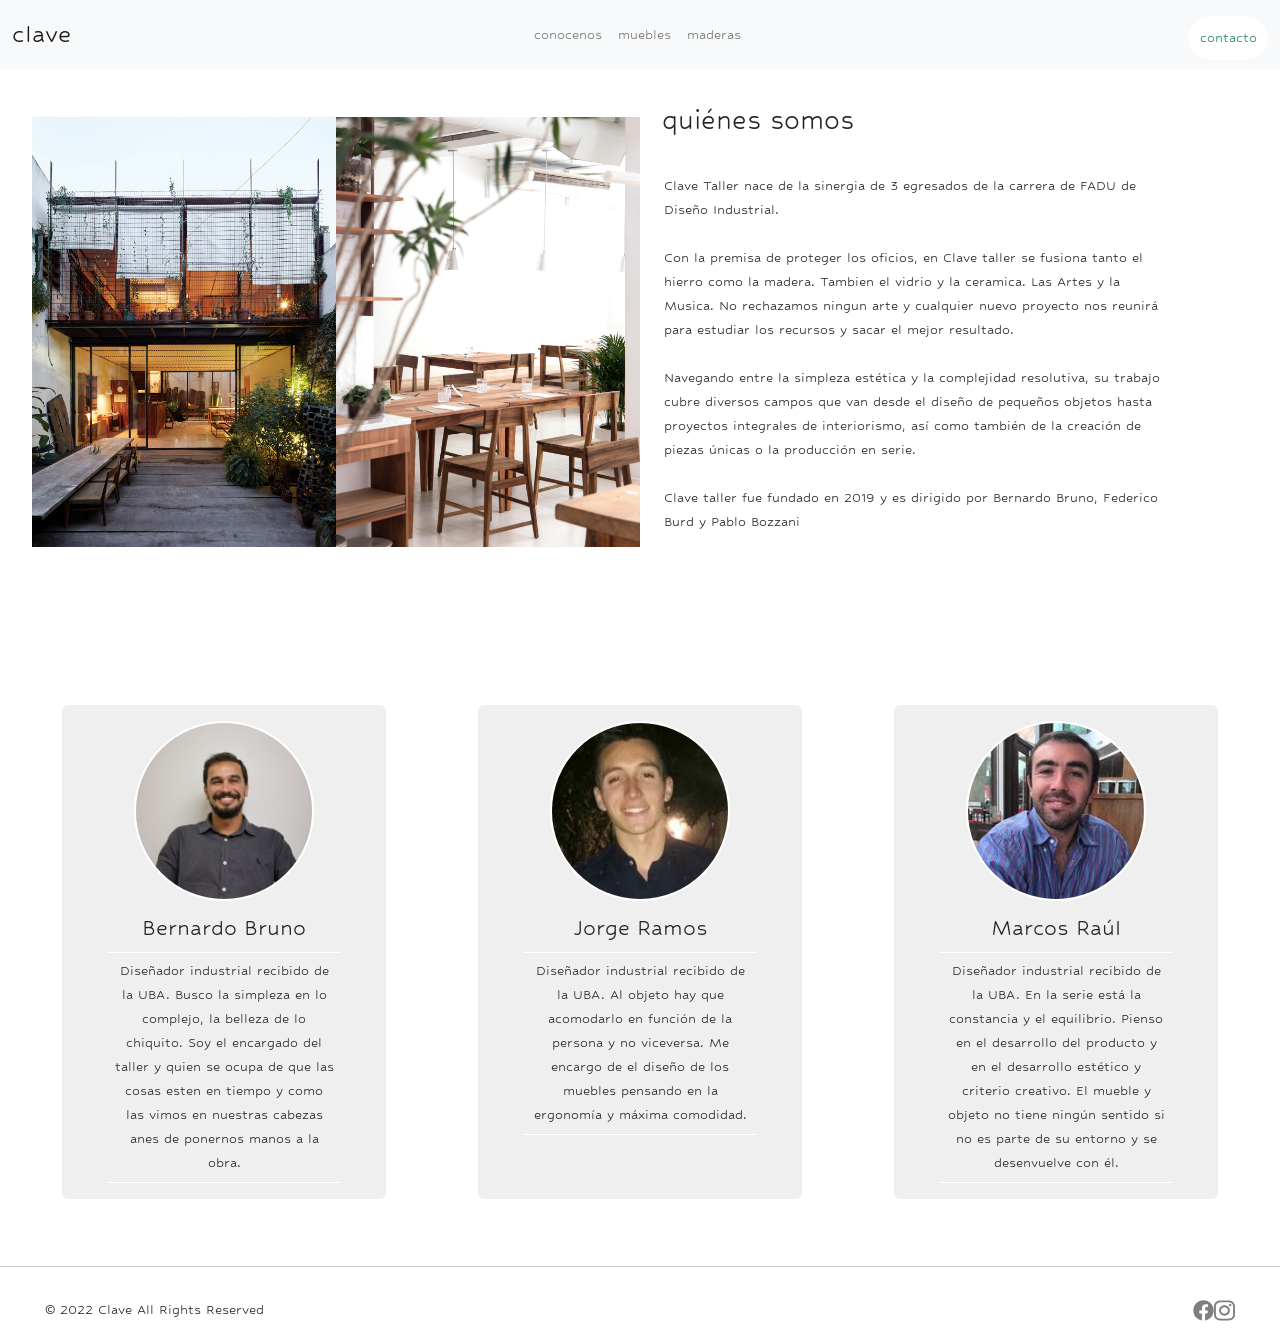
==== commit eafc5b18: "entrega-sass" ====
--- a/pages/conocenos.html
+++ b/pages/conocenos.html
@@ -59,6 +59,39 @@
             </div>
         </div>
 
+
+        <aside class="we-wrapper">
+         
+            <div class="card-we">
+              <img class="nosotros" src="../assets/bbruno.jpg" alt="bernardo Bruno">
+              <h1 class="card-title">Bernardo Bruno</h1>
+              <p class="card-p">Diseñador industrial recibido de la UBA. Busco la simpleza en lo complejo, la belleza de 
+              lo chiquito. Soy el encargado del taller y quien se ocupa de que las cosas esten en tiempo y 
+              como las vimos en nuestras cabezas anes de ponernos manos a la obra. 
+              </p>
+            </div>
+     
+
+        
+          <div class="card-we">
+            <img class="nosotros" src="../assets/ramiror.jpg" alt="jorge ramos">
+            <h1 class="card-title">Jorge Ramos</h1>
+            <p class="card-p">Diseñador industrial recibido de la UBA. Al objeto hay que acomodarlo en función de 
+              la persona y no viceversa. Me encargo de el diseño de los muebles pensando en la ergonomía y máxima comodidad.
+            </p>
+          </div>
+      
+       
+            <div  class="card-we">
+              <img class="nosotros" src="../assets/cohen.jpg" alt="ramiro cohen">
+              <h1 class="card-title">Marcos Raúl</h1>
+              <p class="card-p">Diseñador industrial recibido de la UBA. En la serie está la constancia y el equilibrio. 
+                Pienso en el desarrollo del producto y en el desarrollo estético y criterio creativo. El mueble y objeto 
+                no tiene ningún sentido si no es parte de su entorno y se desenvuelve con él.
+              </p>
+           
+        </div>
+        </aside>
     </main>    
 
   
--- a/styles/style.css
+++ b/styles/style.css
@@ -38,6 +38,18 @@
   font-size: 1.1rem;
 }
 
+@media (max-width: 990px) {
+  .navbar-collapse {
+    padding: 1em;
+  }
+  .navbar-collapse .nav-item {
+    width: 100%;
+    border-bottom: 3px solid white;
+  }
+  .navbar-collapse .nav-item:hover {
+    background: white;
+  }
+}
 /*header*/
 /*main*/
 .body-grid {
@@ -126,6 +138,37 @@
   margin: 1.5em;
 }
 
+.card-we {
+  background: rgba(216, 216, 216, 0.4);
+  padding: 1em;
+  margin: auto;
+  display: flex;
+  flex-direction: column;
+  border-radius: 10px;
+  width: 50%;
+  margin-bottom: 2em;
+  align-items: center;
+  max-width: 330px;
+  height: 500px;
+  margin-top: 4em;
+}
+.card-we .card-title {
+  margin-top: 0.5em;
+  font-size: 1.6rem;
+}
+.card-we .card-p {
+  width: 80%;
+  text-align: center;
+  border-top: 1px solid white;
+  border-bottom: 1px solid white;
+  padding: 0.4em;
+}
+.card-we .nosotros {
+  max-width: 180px;
+  border-radius: 200px;
+  border: 2px solid white;
+}
+
 @media (min-width: 950px) {
   .container-conocenos {
     flex-direction: row;
@@ -142,6 +185,16 @@
   .container-conocenos .info h2 {
     padding-bottom: 10px;
     margin-left: 0.7em;
+  }
+
+  .we-wrapper {
+    display: flex;
+    margin-top: 2em;
+    padding: 1em;
+    flex-wrap: wrap;
+  }
+  .we-wrapper .card-we {
+    border: 3px solid white;
   }
 }
 /*conocenos*/
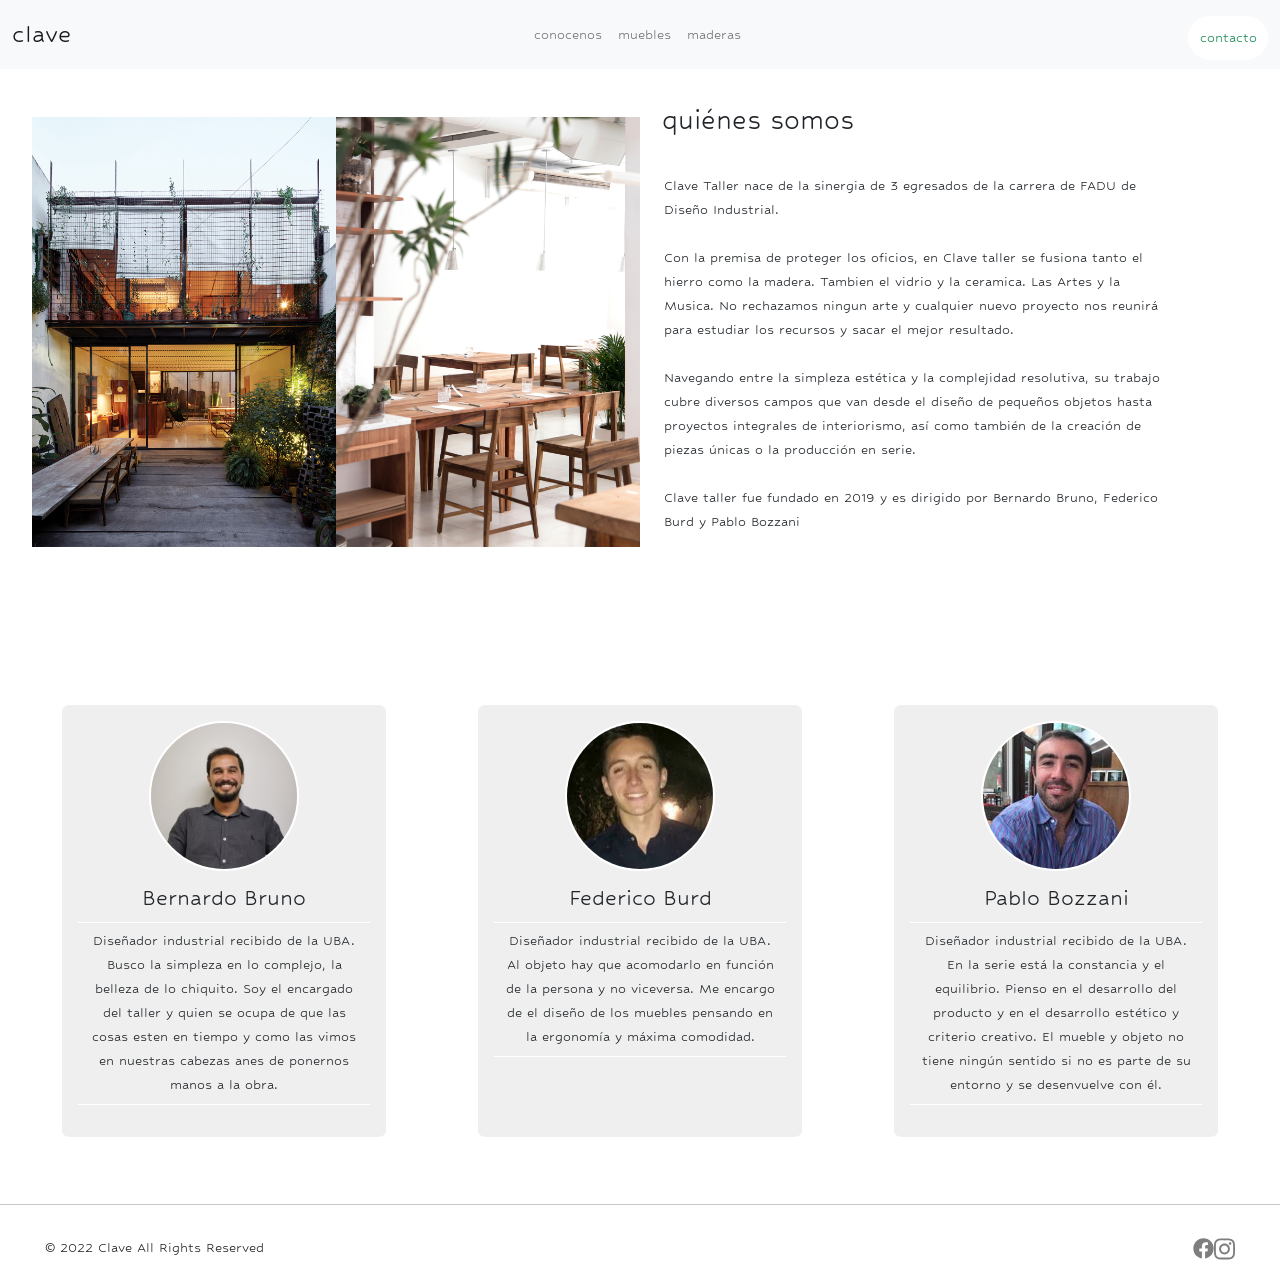
==== commit 15b89359: "finallpush" ====
--- a/pages/conocenos.html
+++ b/pages/conocenos.html
@@ -75,7 +75,7 @@
         
           <div class="card-we">
             <img class="nosotros" src="../assets/ramiror.jpg" alt="jorge ramos">
-            <h1 class="card-title">Jorge Ramos</h1>
+            <h1 class="card-title">Federico Burd</h1>
             <p class="card-p">Diseñador industrial recibido de la UBA. Al objeto hay que acomodarlo en función de 
               la persona y no viceversa. Me encargo de el diseño de los muebles pensando en la ergonomía y máxima comodidad.
             </p>
@@ -84,7 +84,7 @@
        
             <div  class="card-we">
               <img class="nosotros" src="../assets/cohen.jpg" alt="ramiro cohen">
-              <h1 class="card-title">Marcos Raúl</h1>
+              <h1 class="card-title">Pablo Bozzani</h1>
               <p class="card-p">Diseñador industrial recibido de la UBA. En la serie está la constancia y el equilibrio. 
                 Pienso en el desarrollo del producto y en el desarrollo estético y criterio creativo. El mueble y objeto 
                 no tiene ningún sentido si no es parte de su entorno y se desenvuelve con él.
--- a/styles/style.css
+++ b/styles/style.css
@@ -149,7 +149,6 @@
   margin-bottom: 2em;
   align-items: center;
   max-width: 330px;
-  height: 500px;
   margin-top: 4em;
 }
 .card-we .card-title {
@@ -157,14 +156,13 @@
   font-size: 1.6rem;
 }
 .card-we .card-p {
-  width: 80%;
   text-align: center;
   border-top: 1px solid white;
   border-bottom: 1px solid white;
   padding: 0.4em;
 }
 .card-we .nosotros {
-  max-width: 180px;
+  max-width: 150px;
   border-radius: 200px;
   border: 2px solid white;
 }
